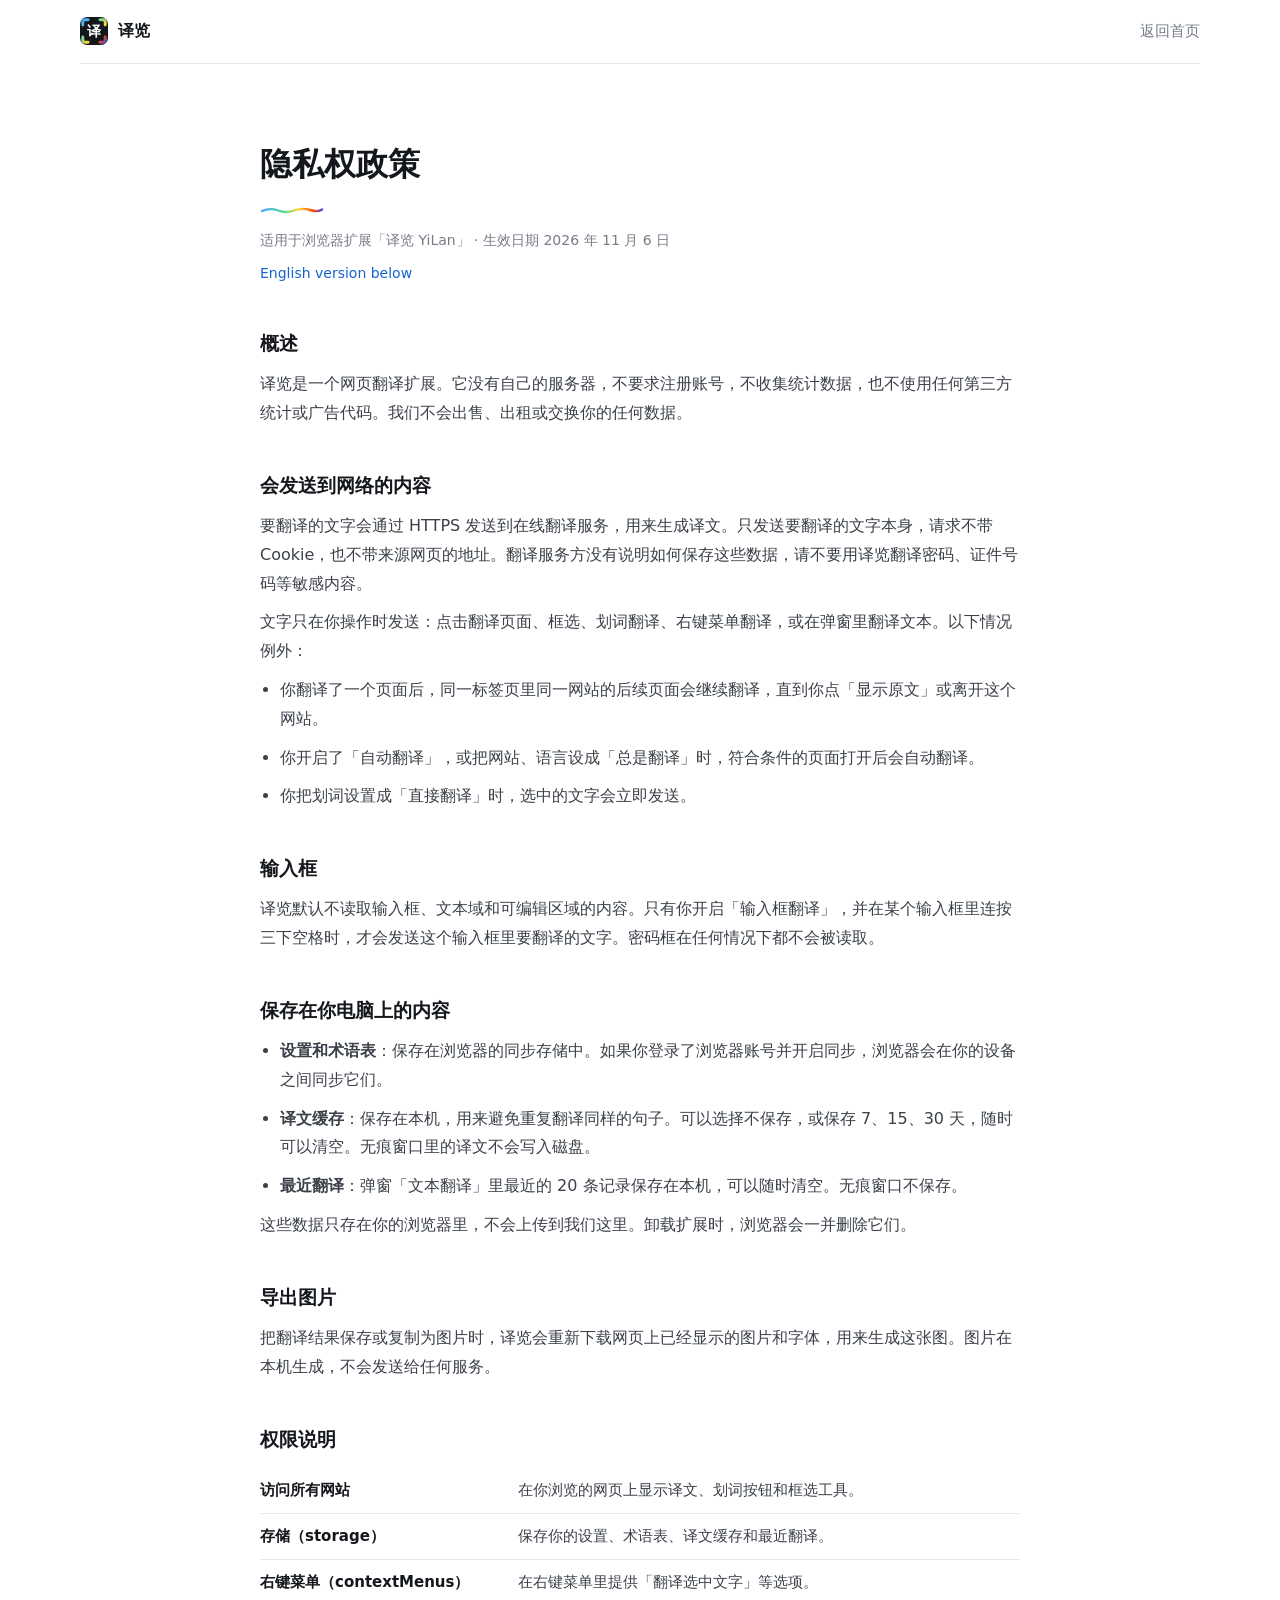
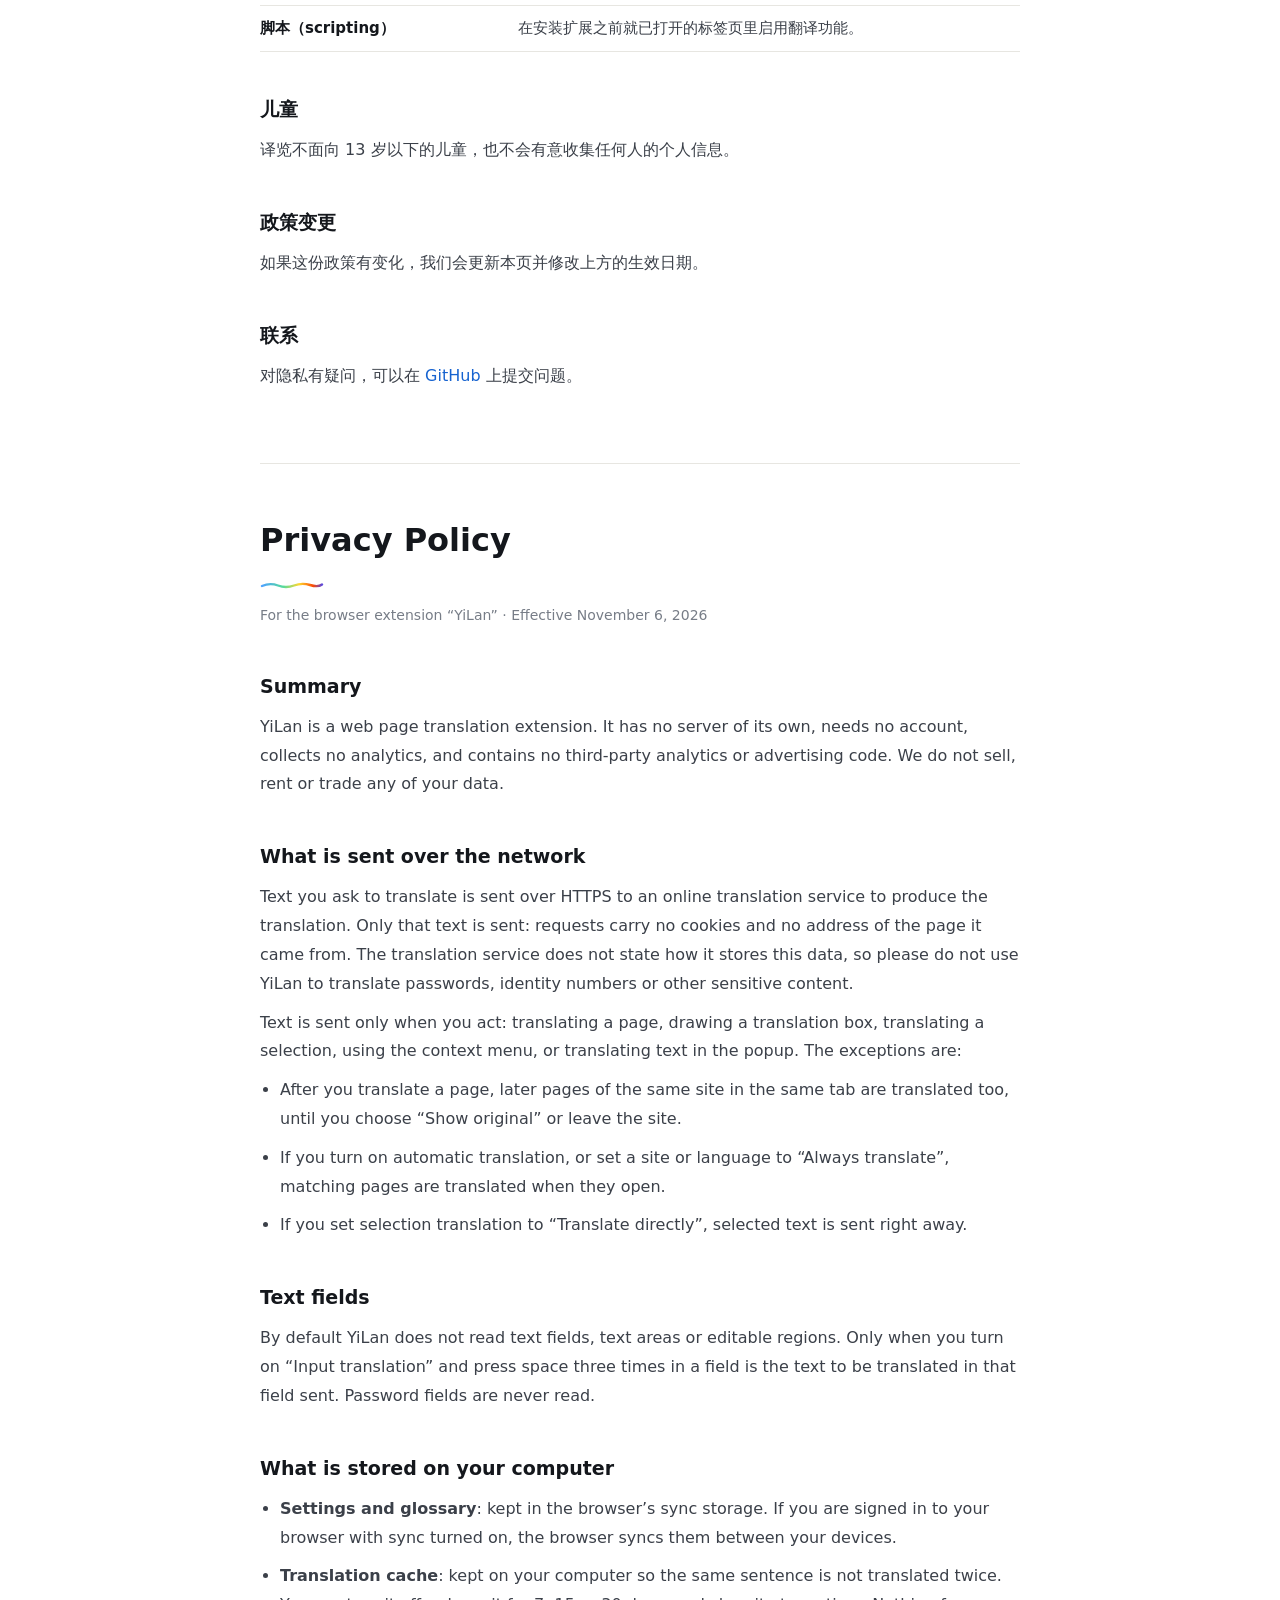
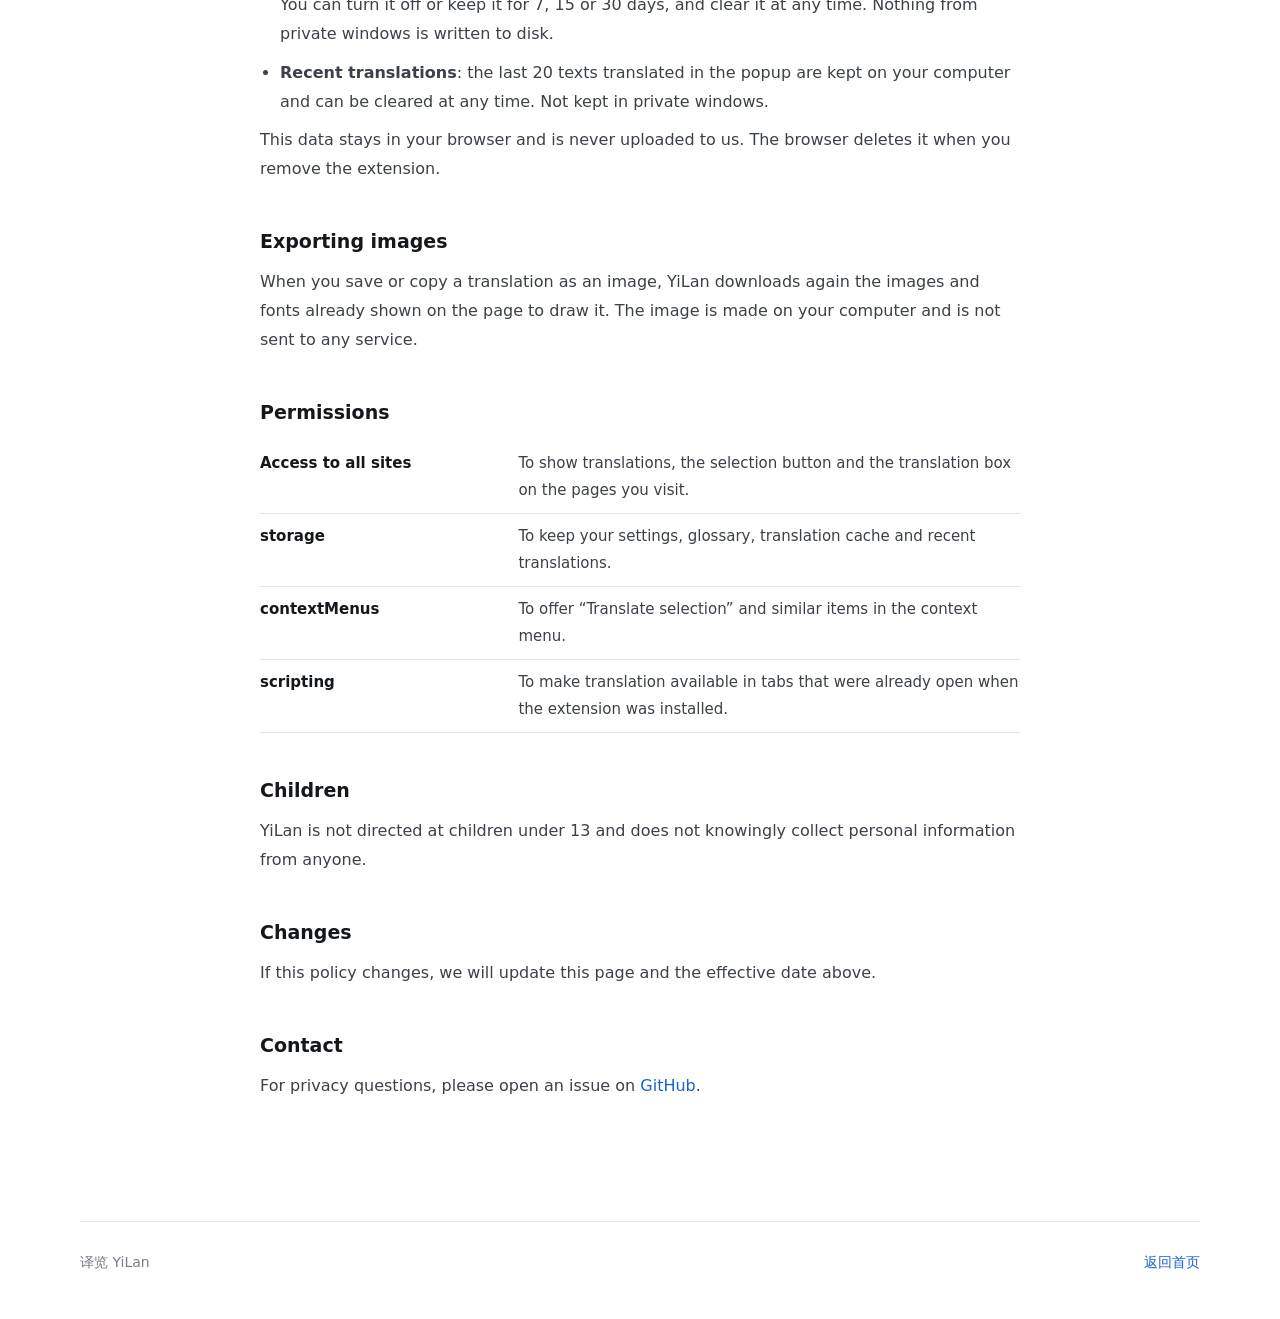
==== privacy.html @ f8d63c28 "YiLan docs site and privacy policy" ====
<!doctype html>
<html lang="zh-CN">
<head>
<meta charset="utf-8">
<meta name="viewport" content="width=device-width, initial-scale=1">
<title>隐私权政策 · 译览 YiLan</title>
<meta name="description" content="译览 YiLan 浏览器扩展的隐私权政策 / Privacy policy of the YiLan browser extension.">
<link rel="icon" href="assets/logo.svg">
<link rel="stylesheet" href="assets/style.css">
<style>
  .policy { padding: 72px 0 24px; }
  .policy .wrap { max-width: 760px; }
  .policy h1 { font-size: 32px; }
  .policy h1::after { content: ''; display: block; width: 64px; height: 8px; margin-top: 12px; background: url("data:image/svg+xml,%3Csvg xmlns='http://www.w3.org/2000/svg' viewBox='0 0 64 8'%3E%3Cdefs%3E%3ClinearGradient id='g'%3E%3Cstop offset='0' stop-color='%234da2ff'/%3E%3Cstop offset='.35' stop-color='%2355db9c'/%3E%3Cstop offset='.62' stop-color='%23ffd731'/%3E%3Cstop offset='.85' stop-color='%23fb4903'/%3E%3Cstop offset='1' stop-color='%235c4ade'/%3E%3C/linearGradient%3E%3C/defs%3E%3Cpath d='M2 5 Q10 1.5 18 4.5 T34 4.5 T50 4 T62 3.5' fill='none' stroke='url(%23g)' stroke-width='2.4' stroke-linecap='round'/%3E%3C/svg%3E") no-repeat; }
  .policy .date { margin-top: 14px; color: var(--muted); font-size: 14px; }
  .policy .switch { margin-top: 8px; font-size: 14px; }
  .policy h2 { margin-top: 40px; font-size: 19px; }
  .policy p, .policy li { margin-top: 10px; }
  .policy ul { padding-left: 20px; margin: 0; }
  .policy .lang { margin-top: 72px; padding-top: 48px; border-top: 1px solid var(--line); }
  .policy table { width: 100%; margin-top: 12px; border-collapse: collapse; font-size: 15px; }
  .policy th, .policy td { padding: 9px 0; border-bottom: 1px solid var(--line); text-align: left; vertical-align: top; }
  .policy th { width: 34%; color: var(--ink); font-weight: 600; padding-right: 16px; }
</style>
</head>
<body>
<header class="top">
  <div class="wrap">
    <a class="brand" href="./"><img src="assets/logo.svg" alt="">译览</a>
    <nav aria-label="页面导航" style="margin-left:auto">
      <a href="./">返回首页</a>
    </nav>
  </div>
</header>

<main class="policy">
  <div class="wrap">
    <article>
      <h1>隐私权政策</h1>
      <p class="date">适用于浏览器扩展「译览 YiLan」 · 生效日期 2026 年 11 月 6 日</p>
      <p class="switch"><a href="#english">English version below</a></p>

      <h2>概述</h2>
      <p>译览是一个网页翻译扩展。它没有自己的服务器，不要求注册账号，不收集统计数据，也不使用任何第三方统计或广告代码。我们不会出售、出租或交换你的任何数据。</p>

      <h2>会发送到网络的内容</h2>
      <p>要翻译的文字会通过 HTTPS 发送到在线翻译服务，用来生成译文。只发送要翻译的文字本身，请求不带 Cookie，也不带来源网页的地址。翻译服务方没有说明如何保存这些数据，请不要用译览翻译密码、证件号码等敏感内容。</p>
      <p>文字只在你操作时发送：点击翻译页面、框选、划词翻译、右键菜单翻译，或在弹窗里翻译文本。以下情况例外：</p>
      <ul>
        <li>你翻译了一个页面后，同一标签页里同一网站的后续页面会继续翻译，直到你点「显示原文」或离开这个网站。</li>
        <li>你开启了「自动翻译」，或把网站、语言设成「总是翻译」时，符合条件的页面打开后会自动翻译。</li>
        <li>你把划词设置成「直接翻译」时，选中的文字会立即发送。</li>
      </ul>

      <h2>输入框</h2>
      <p>译览默认不读取输入框、文本域和可编辑区域的内容。只有你开启「输入框翻译」，并在某个输入框里连按三下空格时，才会发送这个输入框里要翻译的文字。密码框在任何情况下都不会被读取。</p>

      <h2>保存在你电脑上的内容</h2>
      <ul>
        <li><b>设置和术语表</b>：保存在浏览器的同步存储中。如果你登录了浏览器账号并开启同步，浏览器会在你的设备之间同步它们。</li>
        <li><b>译文缓存</b>：保存在本机，用来避免重复翻译同样的句子。可以选择不保存，或保存 7、15、30 天，随时可以清空。无痕窗口里的译文不会写入磁盘。</li>
        <li><b>最近翻译</b>：弹窗「文本翻译」里最近的 20 条记录保存在本机，可以随时清空。无痕窗口不保存。</li>
      </ul>
      <p>这些数据只存在你的浏览器里，不会上传到我们这里。卸载扩展时，浏览器会一并删除它们。</p>

      <h2>导出图片</h2>
      <p>把翻译结果保存或复制为图片时，译览会重新下载网页上已经显示的图片和字体，用来生成这张图。图片在本机生成，不会发送给任何服务。</p>

      <h2>权限说明</h2>
      <table>
        <tr><th>访问所有网站</th><td>在你浏览的网页上显示译文、划词按钮和框选工具。</td></tr>
        <tr><th>存储（storage）</th><td>保存你的设置、术语表、译文缓存和最近翻译。</td></tr>
        <tr><th>右键菜单（contextMenus）</th><td>在右键菜单里提供「翻译选中文字」等选项。</td></tr>
        <tr><th>脚本（scripting）</th><td>在安装扩展之前就已打开的标签页里启用翻译功能。</td></tr>
      </table>

      <h2>儿童</h2>
      <p>译览不面向 13 岁以下的儿童，也不会有意收集任何人的个人信息。</p>

      <h2>政策变更</h2>
      <p>如果这份政策有变化，我们会更新本页并修改上方的生效日期。</p>

      <h2>联系</h2>
      <p>对隐私有疑问，可以在 <a href="https://github.com/xhcoding1998/yilan-docs/issues">GitHub</a> 上提交问题。</p>
    </article>

    <article class="lang" id="english" lang="en">
      <h1>Privacy Policy</h1>
      <p class="date">For the browser extension “YiLan” · Effective November 6, 2026</p>

      <h2>Summary</h2>
      <p>YiLan is a web page translation extension. It has no server of its own, needs no account, collects no analytics, and contains no third-party analytics or advertising code. We do not sell, rent or trade any of your data.</p>

      <h2>What is sent over the network</h2>
      <p>Text you ask to translate is sent over HTTPS to an online translation service to produce the translation. Only that text is sent: requests carry no cookies and no address of the page it came from. The translation service does not state how it stores this data, so please do not use YiLan to translate passwords, identity numbers or other sensitive content.</p>
      <p>Text is sent only when you act: translating a page, drawing a translation box, translating a selection, using the context menu, or translating text in the popup. The exceptions are:</p>
      <ul>
        <li>After you translate a page, later pages of the same site in the same tab are translated too, until you choose “Show original” or leave the site.</li>
        <li>If you turn on automatic translation, or set a site or language to “Always translate”, matching pages are translated when they open.</li>
        <li>If you set selection translation to “Translate directly”, selected text is sent right away.</li>
      </ul>

      <h2>Text fields</h2>
      <p>By default YiLan does not read text fields, text areas or editable regions. Only when you turn on “Input translation” and press space three times in a field is the text to be translated in that field sent. Password fields are never read.</p>

      <h2>What is stored on your computer</h2>
      <ul>
        <li><b>Settings and glossary</b>: kept in the browser’s sync storage. If you are signed in to your browser with sync turned on, the browser syncs them between your devices.</li>
        <li><b>Translation cache</b>: kept on your computer so the same sentence is not translated twice. You can turn it off or keep it for 7, 15 or 30 days, and clear it at any time. Nothing from private windows is written to disk.</li>
        <li><b>Recent translations</b>: the last 20 texts translated in the popup are kept on your computer and can be cleared at any time. Not kept in private windows.</li>
      </ul>
      <p>This data stays in your browser and is never uploaded to us. The browser deletes it when you remove the extension.</p>

      <h2>Exporting images</h2>
      <p>When you save or copy a translation as an image, YiLan downloads again the images and fonts already shown on the page to draw it. The image is made on your computer and is not sent to any service.</p>

      <h2>Permissions</h2>
      <table>
        <tr><th>Access to all sites</th><td>To show translations, the selection button and the translation box on the pages you visit.</td></tr>
        <tr><th>storage</th><td>To keep your settings, glossary, translation cache and recent translations.</td></tr>
        <tr><th>contextMenus</th><td>To offer “Translate selection” and similar items in the context menu.</td></tr>
        <tr><th>scripting</th><td>To make translation available in tabs that were already open when the extension was installed.</td></tr>
      </table>

      <h2>Children</h2>
      <p>YiLan is not directed at children under 13 and does not knowingly collect personal information from anyone.</p>

      <h2>Changes</h2>
      <p>If this policy changes, we will update this page and the effective date above.</p>

      <h2>Contact</h2>
      <p>For privacy questions, please open an issue on <a href="https://github.com/xhcoding1998/yilan-docs/issues">GitHub</a>.</p>
    </article>
  </div>
</main>

<footer>
  <div class="wrap">
    <span>译览 YiLan</span>
    <a href="./">返回首页</a>
  </div>
</footer>
</body>
</html>
---- assets/style.css ----
/* A product manual, not a landing page: words in plain columns, the demos large, colour kept
   for what the extension itself draws (its ring and its highlight). */
:root {
  --paper: #ffffff;
  --ground: #f7f7f5;
  --ink: #14171c;
  --text: #3b4049;
  --muted: #777d87;
  --line: #e7e6e1;
  --theme: #1f77f3;
  --theme-ink: #1663d0;
  --mark: rgb(31 119 243 / 0.2);
  --sky-ground: #edf4ff;
  --edge: linear-gradient(120deg, #4da2ff, #55db9c 35%, #ffd731 62%, #fb4903 85%, #5c4ade);
  --aurora: 0.42;
  --button: #14171c;
  --on-button: #ffffff;
  --kbd: #ffffff;
  --kbd-edge: #d9d8d2;
  --demo-shadow: 0 1px 2px rgb(20 23 28 / 0.05), 0 12px 32px -8px rgb(20 23 28 / 0.14);
  --sans: system-ui, -apple-system, 'PingFang SC', 'Microsoft YaHei', 'Noto Sans SC', sans-serif;
  --serif: Georgia, 'Times New Roman', serif;
  --mono: ui-monospace, 'Cascadia Code', Consolas, monospace;
  color-scheme: light;
}

@media (prefers-color-scheme: dark) {
  :root:not([data-theme='light']) {
    --paper: #121417;
    --ground: #181b1f;
    --ink: #f1f2f4;
    --text: #c5c9cf;
    --muted: #8b919a;
    --line: #2a2e34;
    --theme: #4b93f7;
    --theme-ink: #7fb3ff;
    --mark: rgb(75 147 247 / 0.32);
    --sky-ground: #121b29;
    --aurora: 0.3;
    --button: #f1f2f4;
    --on-button: #121417;
    --kbd: #1e2126;
    --kbd-edge: #3a3f46;
    --demo-shadow: 0 1px 2px rgb(0 0 0 / 0.4), 0 12px 32px -8px rgb(0 0 0 / 0.5);
    color-scheme: dark;
  }
}

* { box-sizing: border-box; }
html { scroll-behavior: smooth; scroll-padding-top: 84px; -webkit-text-size-adjust: 100%; }
@media (prefers-reduced-motion: reduce) { html { scroll-behavior: auto; } }
body { margin: 0; background: var(--paper); color: var(--text); font: 16px/1.8 var(--sans); }
a { color: var(--theme-ink); text-decoration: none; }
a:hover { text-decoration: underline; text-underline-offset: 3px; }
img { display: block; max-width: 100%; }
h1, h2, h3 { margin: 0; color: var(--ink); font-weight: 700; }
p { margin: 0; }

kbd {
  display: inline-block;
  min-width: 1.6em;
  padding: 0 6px;
  border: 1px solid var(--kbd-edge);
  border-bottom-width: 2px;
  border-radius: 5px;
  background: var(--kbd);
  color: var(--ink);
  font: 500 0.8em/1.65 var(--mono);
  text-align: center;
  white-space: nowrap;
  vertical-align: 0.08em;
}
code { padding: 0 5px; border-radius: 4px; background: var(--ground); color: var(--ink); font: 0.88em var(--mono); }

.wrap { width: min(1120px, 100% - 40px); margin: 0 auto; }

/* ---- top bar ---- */
.top { position: sticky; top: 0; z-index: 20; background: color-mix(in srgb, var(--paper) 90%, transparent); backdrop-filter: blur(10px); }
.top .wrap { display: flex; align-items: center; gap: 28px; height: 64px; border-bottom: 1px solid var(--line); }
.brand { display: flex; align-items: center; gap: 10px; color: var(--ink); font-weight: 700; font-size: 16px; }
.brand:hover { text-decoration: none; }
.brand img { width: 28px; height: 28px; }
.top nav { display: flex; gap: 22px; margin-left: auto; font-size: 14.5px; }
.top nav a { color: var(--muted); }
.top nav a:hover { color: var(--ink); text-decoration: none; }
.top nav a[aria-current='true'] { color: var(--ink); }

.button {
  display: inline-flex;
  align-items: center;
  gap: 8px;
  height: 40px;
  padding: 0 18px;
  border-radius: 8px;
  background: var(--button);
  color: var(--on-button);
  font-weight: 600;
  font-size: 15px;
  white-space: nowrap;
}
.button:hover { text-decoration: none; opacity: 0.88; }
.button svg { width: 17px; height: 17px; }
.top .button { height: 34px; padding: 0 14px; font-size: 14px; }

/* ---- the opening: the extension at work on one sentence ---- */
.hero { position: relative; overflow: hidden; padding: 84px 0 88px; background: linear-gradient(180deg, var(--sky-ground), var(--paper)); }
.hero-grid { position: relative; display: grid; grid-template-columns: minmax(0, 1fr) minmax(0, 1.12fr); gap: 56px; align-items: center; }
.stage { position: relative; }
.source {
  font: 400 clamp(30px, 3.5vw, 46px)/1.25 var(--serif);
  color: var(--ink);
  letter-spacing: -0.01em;
  text-wrap: balance;
}
.source span { display: inline; }
.ring { position: absolute; left: 0; top: 0; overflow: visible; pointer-events: none; }
.ring path { fill: none; stroke-width: 2.4; stroke-linecap: round; stroke-linejoin: round; transition: opacity 0.3s; }
.ring .dots { stroke-dasharray: 0.01 7; }
.ask {
  position: absolute;
  display: inline-flex;
  align-items: center;
  gap: 5px;
  height: 30px;
  padding: 0 12px;
  border: 0;
  border-radius: 8px;
  background: var(--theme);
  color: #fff;
  font: 600 13px/1 var(--sans);
  box-shadow: 0 4px 12px rgb(31 119 243 / 0.3);
  cursor: pointer;
  opacity: 0;
  transition: opacity 0.2s;
}
.ask svg { width: 14px; height: 14px; }
.ask[data-shown] { opacity: 1; }
.hero h1 {
  margin-top: 40px;
  font-size: clamp(26px, 3.6vw, 40px);
  text-wrap: balance;
  line-height: 1.5;
  letter-spacing: 0.01em;
  transition: opacity 0.5s, transform 0.5s;
}
/* The translation style the extension defaults to: a highlighter that fades upward. */
.hero h1 span {
  background: linear-gradient(to top, var(--mark), transparent 72%);
  -webkit-box-decoration-break: clone;
  box-decoration-break: clone;
  padding: 0 2px;
}
.hero h1.waiting { opacity: 0; transform: translateY(6px); }
.lead { max-width: 620px; margin-top: 28px; font-size: 17px; }
.actions { display: flex; flex-wrap: wrap; align-items: center; gap: 12px 24px; margin-top: 30px; }
.actions .more { font-weight: 600; }
.meta { margin-top: 18px; color: var(--muted); font-size: 14px; }
.meta span + span::before { content: '·'; margin: 0 10px; }

/* ---- demos ---- */
.demo { margin: 0; }
.demo button { all: unset; display: block; width: 100%; border-radius: 12px; overflow: hidden; box-shadow: var(--demo-shadow); outline: 1px solid var(--line); cursor: zoom-in; }
.demo button:focus-visible { outline: 2px solid var(--theme); outline-offset: 3px; }
.demo img { width: 100%; height: auto; aspect-ratio: var(--ratio, 1000 / 618); background: var(--ground); }
.demo figcaption { margin-top: 12px; color: var(--muted); font-size: 14px; }

/* ---- chapters ---- */
.chapter { padding: 88px 0 72px; }
.chapter.tint { background: var(--ground); }
.chapter h2 { font-size: 30px; letter-spacing: -0.005em; }
.chapter .intro { max-width: 640px; margin-top: 12px; color: var(--muted); }

.manual { display: grid; grid-template-columns: 180px minmax(0, 1fr); gap: 64px; }
.index { position: sticky; top: 100px; align-self: start; padding-top: 48px; }
.index a { display: block; padding: 5px 0 5px 14px; border-left: 2px solid var(--line); color: var(--muted); font-size: 14.5px; }
.index a:hover { color: var(--ink); text-decoration: none; }
.index a[aria-current='true'] { border-left-color: var(--theme); color: var(--ink); font-weight: 600; }

.feature { padding: 48px 0 44px; }
.feature + .feature { border-top: 1px solid var(--line); }
.feature .head { display: flex; flex-wrap: wrap; align-items: baseline; justify-content: space-between; gap: 8px 20px; }
.feature h3 { font-size: 24px; }
.feature .keys { color: var(--muted); font-size: 15px; }
.feature .desc { max-width: 680px; margin-top: 12px; font-size: 16.5px; color: var(--ink); }
.feature .how { max-width: 680px; margin-top: 14px; }
.feature .fine { max-width: 680px; margin: 16px 0 0; padding: 0; list-style: none; color: var(--muted); font-size: 14.5px; }
.feature .fine li { position: relative; padding-left: 16px; }
.feature .fine li + li { margin-top: 4px; }
.feature .fine li::before { content: ''; position: absolute; left: 2px; top: 0.85em; width: 6px; height: 1.5px; background: currentColor; }
.feature .demo { margin-top: 30px; }
.feature .scope { max-width: 680px; margin: 16px 0 0; border-top: 1px solid var(--line); }
.feature .scope div { display: grid; grid-template-columns: 170px minmax(0, 1fr); gap: 16px; padding: 9px 0; border-bottom: 1px solid var(--line); font-size: 15px; }
.feature .scope dt { color: var(--ink); font-weight: 600; }
.feature .scope dd { margin: 0; }
.side-by-side { display: grid; grid-template-columns: minmax(0, 1fr) 320px; gap: 40px; align-items: start; }
.side-by-side .demo { margin-top: 6px; }

/* ---- reference lists ---- */
.rows { margin: 32px 0 0; border-top: 1px solid var(--ink); max-width: 860px; }
.rows > div { display: grid; grid-template-columns: minmax(0, 1fr) auto; gap: 20px; align-items: baseline; padding: 14px 0; border-bottom: 1px solid var(--line); }
.rows dt { color: var(--ink); font-weight: 600; }
.rows dt small { display: block; color: var(--muted); font-weight: 400; font-size: 14px; }
.rows dd { margin: 0; text-align: right; }

.groups { display: grid; grid-template-columns: repeat(2, minmax(0, 1fr)); gap: 8px 56px; margin-top: 32px; }
.group h3 { padding-bottom: 10px; border-bottom: 1px solid var(--ink); font-size: 17px; }
.group dl { margin: 0 0 28px; }
.group dl > div { padding: 12px 0; border-bottom: 1px solid var(--line); }
.group dt { color: var(--ink); font-weight: 600; font-size: 15px; }
.group dd { margin: 2px 0 0; font-size: 14.5px; }

.install { margin: 20px 0 0; padding: 0; list-style: none; counter-reset: step; border-top: 1px solid var(--ink); max-width: 760px; }
.install li { display: grid; grid-template-columns: 44px minmax(0, 1fr); padding: 14px 0; border-bottom: 1px solid var(--line); counter-increment: step; }
.install li::before { content: counter(step); color: var(--muted); font: 500 15px/1.8 var(--mono); }
.install-after { max-width: 760px; margin-top: 18px; color: var(--muted); font-size: 14.5px; }

.qa { display: grid; grid-template-columns: repeat(2, minmax(0, 1fr)); gap: 32px 56px; margin-top: 32px; }
.qa h3 { font-size: 16.5px; line-height: 1.6; }
.qa p { margin-top: 6px; font-size: 15px; }

footer { margin-top: 96px; }
footer .wrap { display: flex; flex-wrap: wrap; justify-content: space-between; gap: 8px 24px; padding: 28px 0 44px; border-top: 1px solid var(--line); color: var(--muted); font-size: 14px; }

/* ---- an enlarged demo ---- */
.viewer[open] { display: grid; }
.viewer { position: fixed; inset: 0; z-index: 50; place-items: center; width: 100%; height: 100%; max-width: none; max-height: none; margin: 0; padding: 24px; border: 0; background: rgb(10 12 16 / 0.82); }
.viewer::backdrop { background: transparent; }
.viewer img { max-width: min(1400px, 100%); max-height: calc(100vh - 48px); width: auto; border-radius: 10px; cursor: zoom-out; }

/* ---- narrower screens ---- */
@media (max-width: 980px) {
  .manual { grid-template-columns: minmax(0, 1fr); gap: 0; }
  .index { display: none; }
  .side-by-side { grid-template-columns: minmax(0, 1fr); }
  .side-by-side .demo { max-width: 340px; }
}
@media (max-width: 760px) {
  .top nav { display: none; }
  .top .button { margin-left: auto; }
  .hero { padding-top: 56px; }
  .groups, .qa { grid-template-columns: minmax(0, 1fr); }
  .feature .scope div { grid-template-columns: minmax(0, 1fr); gap: 0; }
  .rows > div { grid-template-columns: minmax(0, 1fr); gap: 4px; }
  .rows dd { text-align: left; }
}
@media (max-width: 480px) {
  .wrap { width: calc(100% - 32px); }
  .chapter h2 { font-size: 25px; }
  .feature h3 { font-size: 21px; }
}

[hidden] { display: none !important; }

/* ---- colour behind the opening: the extension's palette, out of focus, drifting ---- */
.aurora { position: absolute; inset: 0; pointer-events: none; }
.aurora i { position: absolute; border-radius: 50%; filter: blur(70px); opacity: var(--aurora); animation: drift 22s ease-in-out infinite alternate; }
.aurora i:nth-child(1) { width: 460px; height: 360px; right: 4%; top: 6%; background: #4da2ff; }
.aurora i:nth-child(2) { width: 380px; height: 300px; right: 26%; top: 46%; background: #55db9c; animation-duration: 26s; animation-delay: -8s; }
.aurora i:nth-child(3) { width: 340px; height: 280px; right: -4%; top: 52%; background: #e9a7ff; animation-duration: 30s; animation-delay: -14s; }
@keyframes drift {
  0% { transform: translate(0, 0) scale(1); }
  50% { transform: translate(-40px, 30px) scale(1.08); }
  100% { transform: translate(30px, -20px) scale(0.95); }
}

/* ---- the demo in the opening: a palette hairline with a glint running round it ---- */
@property --spin { syntax: '<angle>'; inherits: false; initial-value: 0deg; }
.demo.glint { position: relative; padding: 1.5px; border-radius: 14px; background: var(--edge); box-shadow: 0 30px 70px -28px rgb(77 162 255 / 0.55); }
.demo.glint button { border-radius: 12.5px; outline: 0; box-shadow: none; }
.demo.glint::after {
  content: '';
  position: absolute;
  inset: 0;
  padding: 1.5px;
  border-radius: 14px;
  background: conic-gradient(from var(--spin), transparent 0 78%, rgb(255 255 255 / 0.95) 86%, transparent 94%);
  -webkit-mask: linear-gradient(#000 0 0) content-box, linear-gradient(#000 0 0);
  -webkit-mask-composite: xor;
  mask-composite: exclude;
  animation: spin 5s linear infinite;
  pointer-events: none;
}
@keyframes spin { to { --spin: 360deg; } }

/* ---- phrases going by, each with its translation ---- */
.ribbon { overflow: hidden; border-block: 1px solid var(--line); background: var(--paper); -webkit-mask-image: linear-gradient(90deg, transparent, #000 6%, #000 94%, transparent); mask-image: linear-gradient(90deg, transparent, #000 6%, #000 94%, transparent); }
.ribbon-track { display: flex; gap: 44px; width: max-content; padding: 18px 0; animation: slide 70s linear infinite; }
.ribbon:hover .ribbon-track { animation-play-state: paused; }
.pair { display: inline-flex; align-items: baseline; gap: 10px; white-space: nowrap; font-size: 15px; }
.pair .from { color: var(--muted); font-family: var(--serif); font-size: 16px; }
.pair .arrow { color: var(--kbd-edge); }
.pair .to { color: var(--ink); font-weight: 600; background: linear-gradient(to top, var(--mark), transparent 75%); padding: 0 2px; }
@keyframes slide { to { transform: translateX(-50%); } }

/* ---- a hand-drawn stroke under each chapter title, in the ring's colours ---- */
.chapter h2::after {
  content: '';
  display: block;
  width: 64px;
  height: 8px;
  margin-top: 12px;
  background: url("data:image/svg+xml,%3Csvg xmlns='http://www.w3.org/2000/svg' viewBox='0 0 64 8'%3E%3Cdefs%3E%3ClinearGradient id='g'%3E%3Cstop offset='0' stop-color='%234da2ff'/%3E%3Cstop offset='.35' stop-color='%2355db9c'/%3E%3Cstop offset='.62' stop-color='%23ffd731'/%3E%3Cstop offset='.85' stop-color='%23fb4903'/%3E%3Cstop offset='1' stop-color='%235c4ade'/%3E%3C/linearGradient%3E%3C/defs%3E%3Cpath d='M2 5 Q10 1.5 18 4.5 T34 4.5 T50 4 T62 3.5' fill='none' stroke='url(%23g)' stroke-width='2.4' stroke-linecap='round'/%3E%3C/svg%3E") no-repeat;
}

/* ---- install: the store first ---- */
.ways { display: grid; grid-template-columns: repeat(2, minmax(0, 1fr)); gap: 32px 56px; margin-top: 32px; }
.way h3 { font-size: 18px; }
.way .install { border-top-color: var(--ink); }
.way-action { margin-top: 20px; }
.soon { display: inline-flex; align-items: center; gap: 8px; color: var(--muted); font-size: 14px; }
.soon::before { content: ''; width: 7px; height: 7px; border-radius: 50%; background: #55db9c; box-shadow: 0 0 0 0 rgb(85 219 156 / 0.6); animation: ping 2s ease-out infinite; }
@keyframes ping { 0% { box-shadow: 0 0 0 0 rgb(85 219 156 / 0.6); } 80%, 100% { box-shadow: 0 0 0 8px rgb(85 219 156 / 0); } }

/* ---- things arrive as they are scrolled to ---- */
.reveal { opacity: 0; transform: translateY(22px); transition: opacity 0.7s ease, transform 0.7s cubic-bezier(0.2, 0.7, 0.2, 1); }
.reveal.in { opacity: 1; transform: none; }

@media (max-width: 980px) {
  .hero-grid { grid-template-columns: minmax(0, 1fr); gap: 48px; }
  .aurora i:nth-child(1) { width: 300px; height: 240px; }
  .aurora i:nth-child(2), .aurora i:nth-child(3) { width: 240px; height: 200px; }
  .ways { grid-template-columns: minmax(0, 1fr); }
}

@media (prefers-reduced-motion: reduce) {
  .aurora i, .demo.glint::after, .ribbon-track, .soon::before { animation: none; }
  .ribbon-track { flex-wrap: wrap; width: auto; justify-content: center; gap: 12px 32px; }
  .reveal { opacity: 1; transform: none; transition: none; }
}
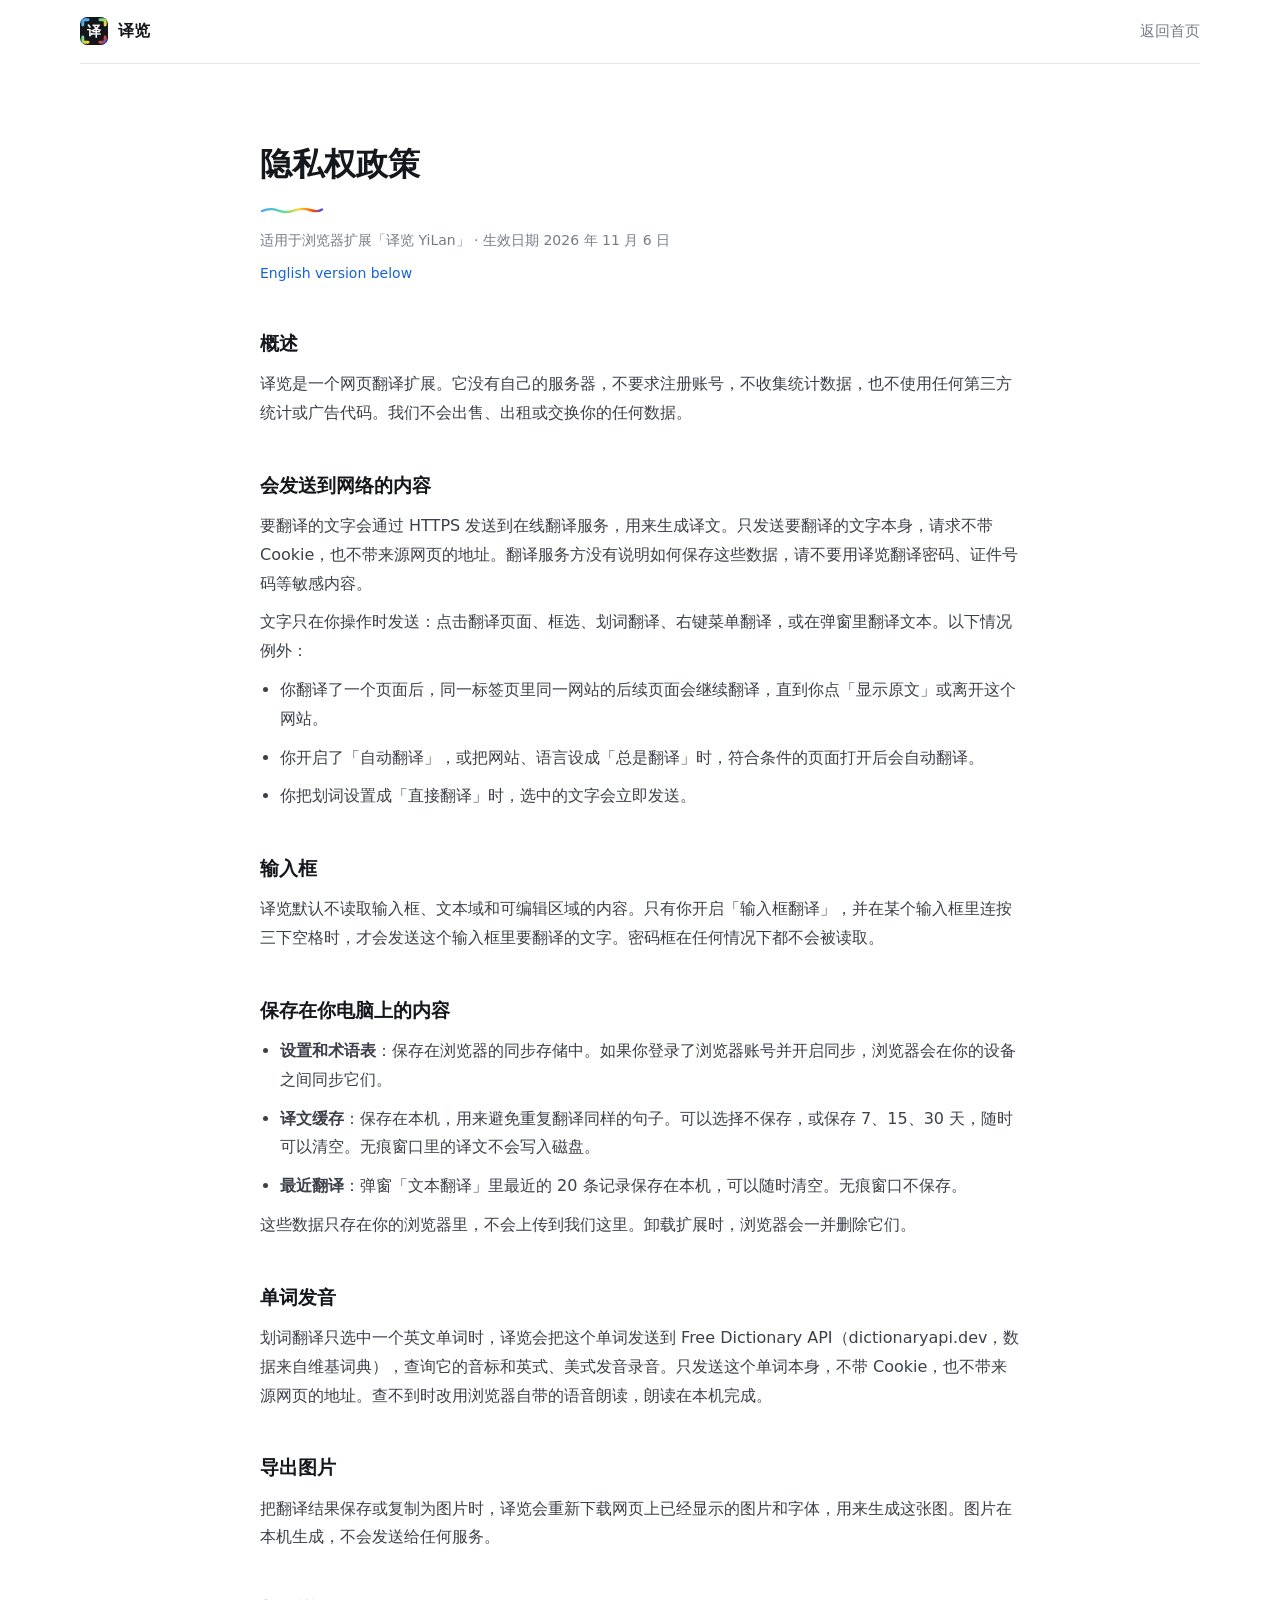
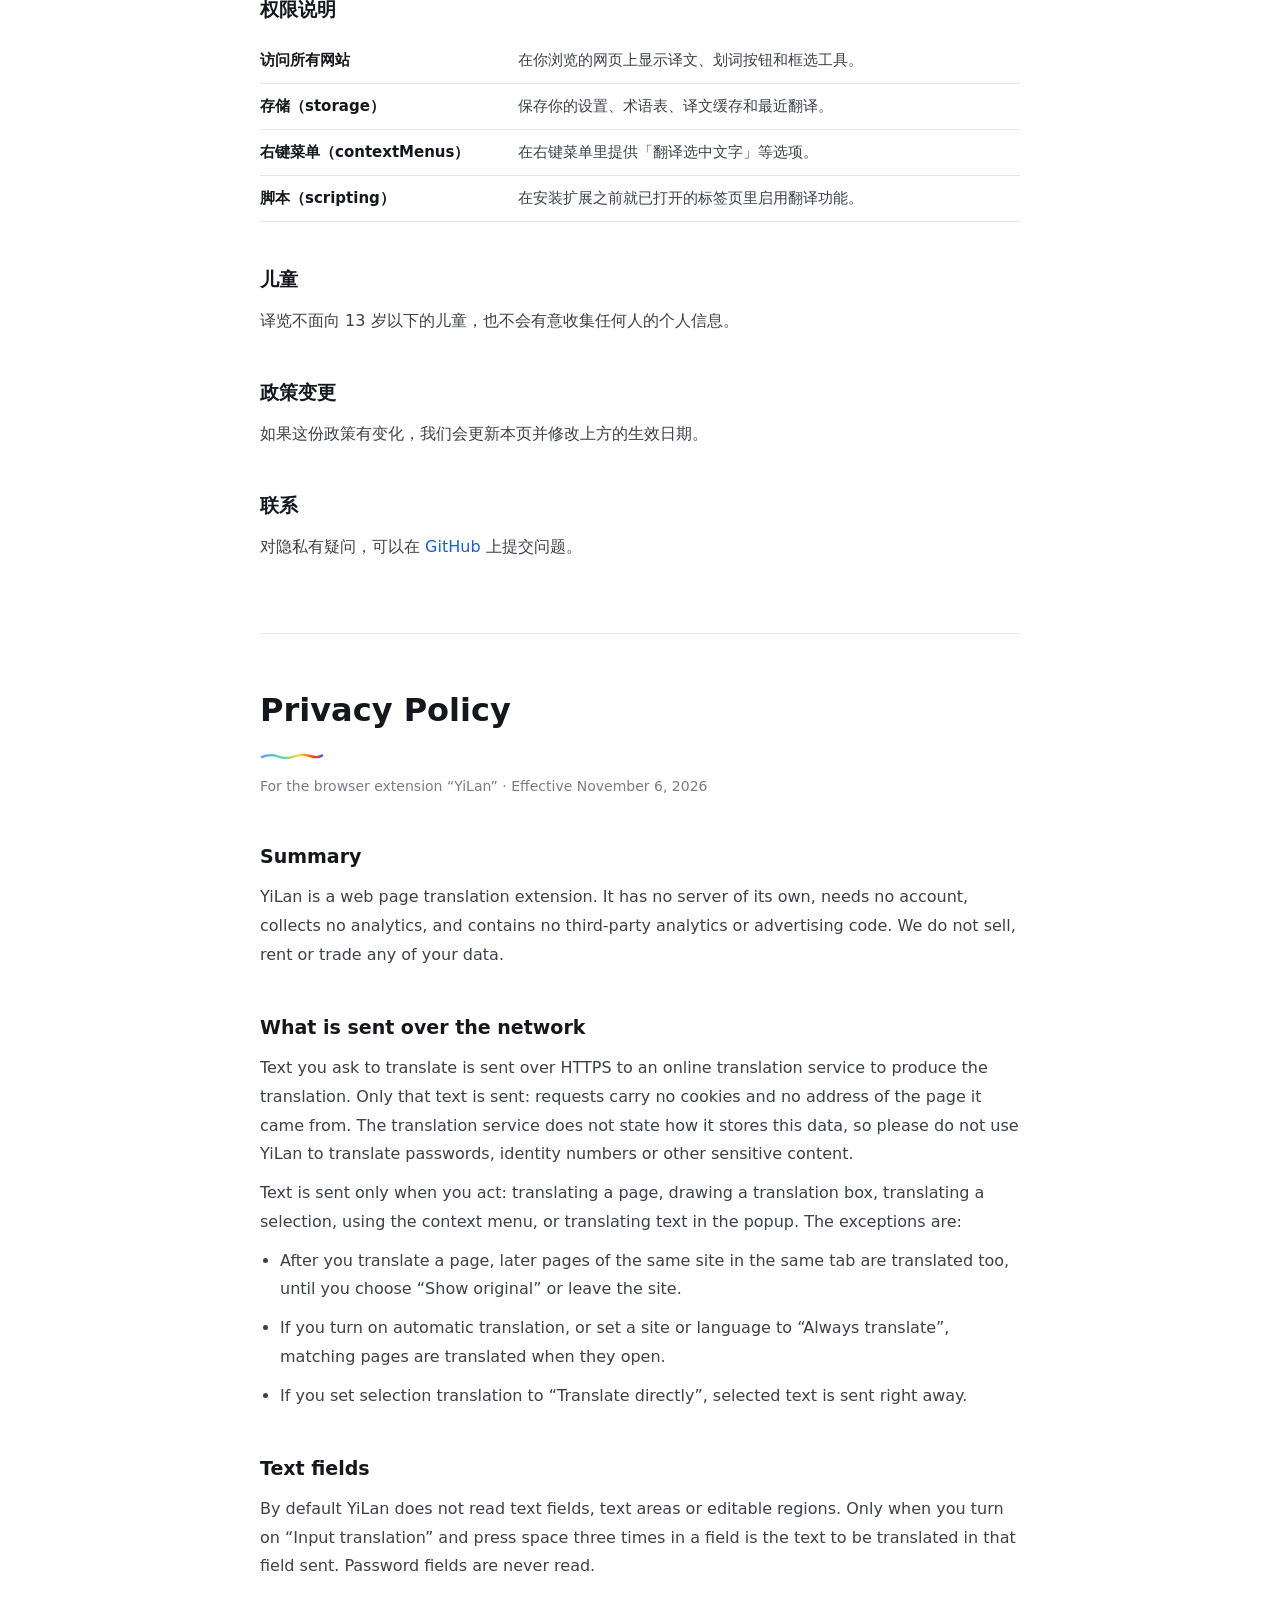
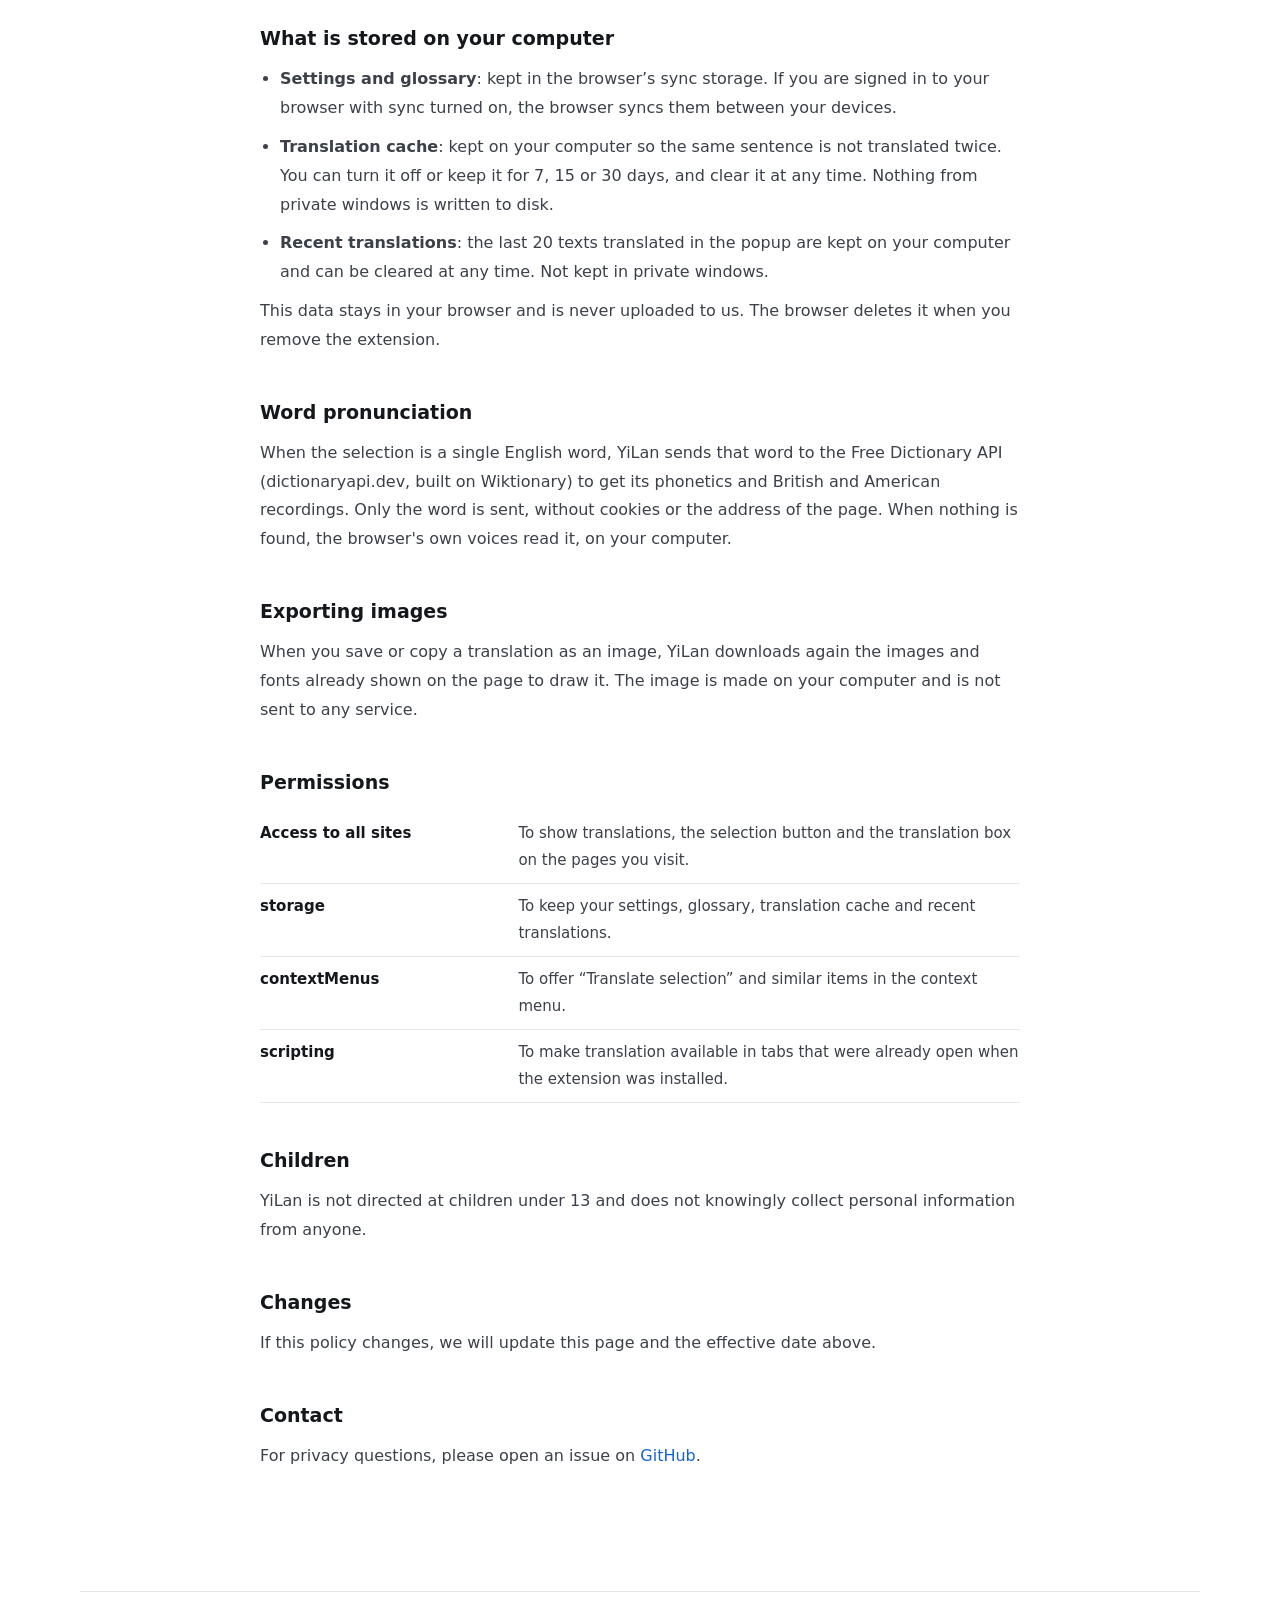
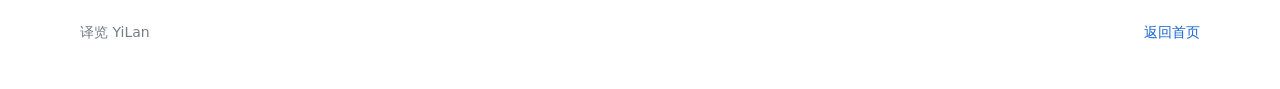
==== commit 54936893: "1.1.2: read the original and each paragraph aloud, English word pronunciation, popup quick settings" ====
--- a/privacy.html
+++ b/privacy.html
@@ -63,6 +63,9 @@
       </ul>
       <p>这些数据只存在你的浏览器里，不会上传到我们这里。卸载扩展时，浏览器会一并删除它们。</p>
 
+      <h2>单词发音</h2>
+      <p>划词翻译只选中一个英文单词时，译览会把这个单词发送到 Free Dictionary API（dictionaryapi.dev，数据来自维基词典），查询它的音标和英式、美式发音录音。只发送这个单词本身，不带 Cookie，也不带来源网页的地址。查不到时改用浏览器自带的语音朗读，朗读在本机完成。</p>
+
       <h2>导出图片</h2>
       <p>把翻译结果保存或复制为图片时，译览会重新下载网页上已经显示的图片和字体，用来生成这张图。图片在本机生成，不会发送给任何服务。</p>
 
@@ -111,6 +114,9 @@
       </ul>
       <p>This data stays in your browser and is never uploaded to us. The browser deletes it when you remove the extension.</p>
 
+      <h2>Word pronunciation</h2>
+      <p>When the selection is a single English word, YiLan sends that word to the Free Dictionary API (dictionaryapi.dev, built on Wiktionary) to get its phonetics and British and American recordings. Only the word is sent, without cookies or the address of the page. When nothing is found, the browser's own voices read it, on your computer.</p>
+
       <h2>Exporting images</h2>
       <p>When you save or copy a translation as an image, YiLan downloads again the images and fonts already shown on the page to draw it. The image is made on your computer and is not sent to any service.</p>
 
